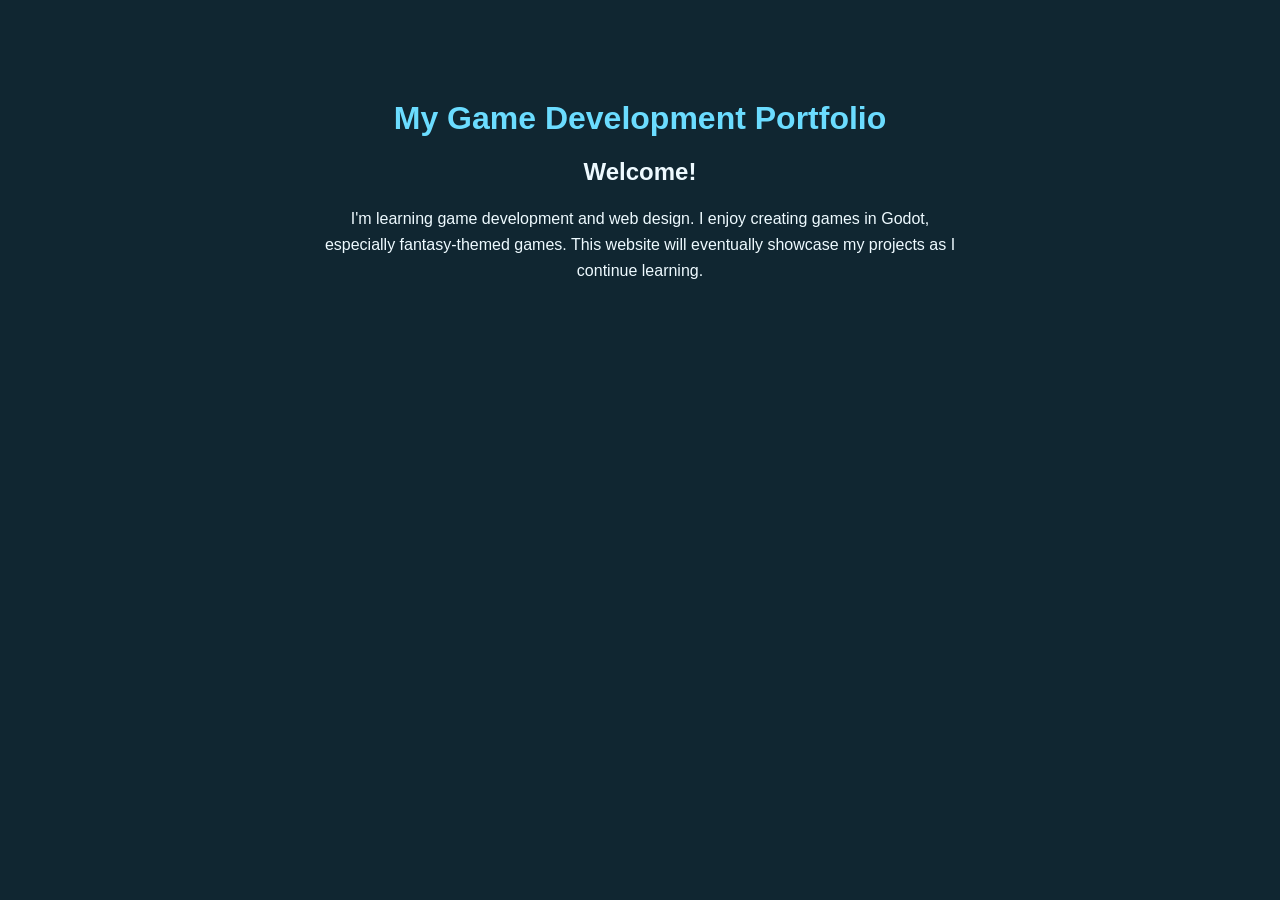
==== index.html @ 1fdf397c "Rename basic-game-portfolio/index.html to index.html" ====
<!DOCTYPE html>
<html lang="en">
<head>
  <meta charset="UTF-8">
  <meta name="viewport" content="width=device-width, initial-scale=1.0">
  <title>My Game Development Portfolio</title>
  <style>
    body {
      background-color: #102631;
      color: #eefaff;
      font-family: Arial, sans-serif;
      margin: 0;
      padding: 40px 20px;
      text-align: center;
    }
    h1 { color: #6bdcff; }
    main { max-width: 650px; margin: 60px auto; }
    p { line-height: 1.6; }
  </style>
</head>
<body>
  <main>
    <h1>My Game Development Portfolio</h1>
    <h2>Welcome!</h2>
    <p>I'm learning game development and web design. I enjoy creating games in Godot, especially fantasy-themed games. This website will eventually showcase my projects as I continue learning.</p>
  </main>
</body>
</html>
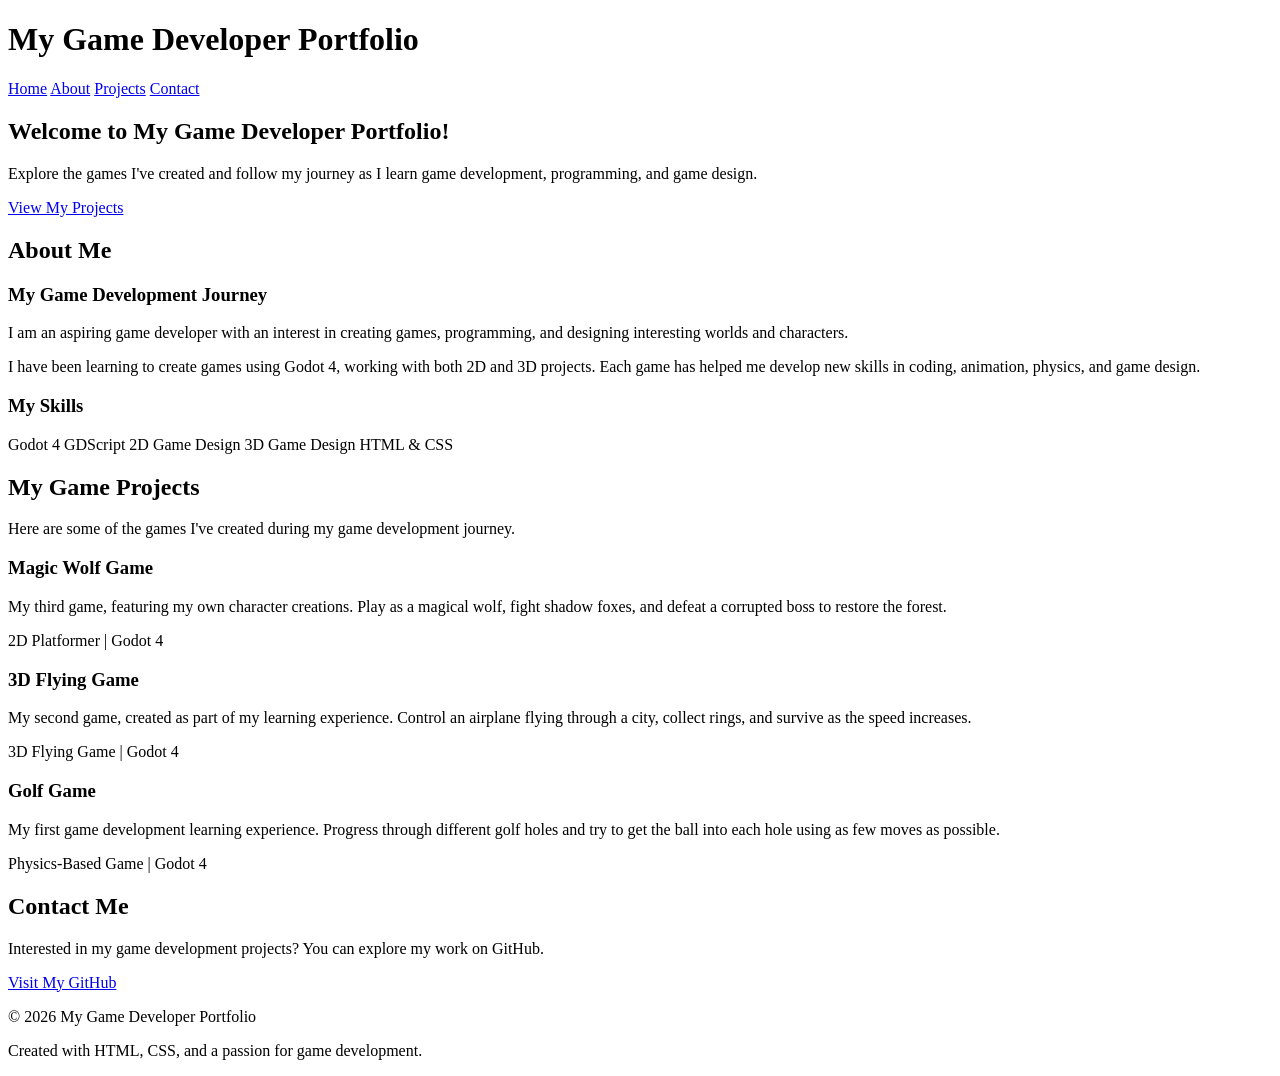
==== commit 9c3eff19: "Add files via upload" ====
--- a/index.html
+++ b/index.html
@@ -1,28 +1,150 @@
-<!DOCTYPE html>
-<html lang="en">
-<head>
-  <meta charset="UTF-8">
-  <meta name="viewport" content="width=device-width, initial-scale=1.0">
-  <title>My Game Development Portfolio</title>
-  <style>
-    body {
-      background-color: #102631;
-      color: #eefaff;
-      font-family: Arial, sans-serif;
-      margin: 0;
-      padding: 40px 20px;
-      text-align: center;
-    }
-    h1 { color: #6bdcff; }
-    main { max-width: 650px; margin: 60px auto; }
-    p { line-height: 1.6; }
-  </style>
-</head>
-<body>
-  <main>
-    <h1>My Game Development Portfolio</h1>
-    <h2>Welcome!</h2>
-    <p>I'm learning game development and web design. I enjoy creating games in Godot, especially fantasy-themed games. This website will eventually showcase my projects as I continue learning.</p>
-  </main>
-</body>
-</html>
+
+<!DOCTYPE html>
+<html lang="en">
+<head>
+    <meta charset="UTF-8">
+    <meta name="viewport" content="width=device-width, initial-scale=1.0">
+    <meta name="description" content="My Game Developer Portfolio featuring games made with Godot 4.">
+    <title>My Game Developer Portfolio</title>
+    <link rel="stylesheet" href="style.css">
+</head>
+<body>
+
+    <header>
+        <h1>My Game Developer Portfolio</h1>
+
+        <nav aria-label="Main navigation">
+            <a href="#home">Home</a>
+            <a href="#about">About</a>
+            <a href="#projects">Projects</a>
+            <a href="#contact">Contact</a>
+        </nav>
+    </header>
+
+    <main>
+        <section id="home" class="hero">
+            <h2>Welcome to My Game Developer Portfolio!</h2>
+            <p>
+                Explore the games I've created and follow my
+                journey as I learn game development, programming,
+                and game design.
+            </p>
+            <a href="#projects" class="button">View My Projects</a>
+        </section>
+
+        <section id="about" class="about-section">
+            <div class="about-title">
+                <h2>About Me</h2>
+            </div>
+
+            <div class="about-text">
+                <h3>My Game Development Journey</h3>
+                <p>
+                    I am an aspiring game developer with an interest
+                    in creating games, programming, and designing
+                    interesting worlds and characters.
+                </p>
+                <p>
+                    I have been learning to create games using
+                    Godot 4, working with both 2D and 3D projects.
+                    Each game has helped me develop new skills
+                    in coding, animation, physics, and game design.
+                </p>
+
+                <h3>My Skills</h3>
+                <div class="skills">
+                    <span>Godot 4</span>
+                    <span>GDScript</span>
+                    <span>2D Game Design</span>
+                    <span>3D Game Design</span>
+                    <span>HTML &amp; CSS</span>
+                </div>
+            </div>
+        </section>
+
+        <section id="projects" class="projects-section">
+            <h2>My Game Projects</h2>
+            <p class="section-intro">
+                Here are some of the games I've created
+                during my game development journey.
+            </p>
+
+            <div class="project-container">
+
+                <article class="project-card">
+                    <div class="project-image">
+                        <h3>Magic Wolf Game</h3>
+                    </div>
+
+                    <p>
+                        My third game, featuring my own
+                        character creations. Play as a magical
+                        wolf, fight shadow foxes, and defeat
+                        a corrupted boss to restore the forest.
+                    </p>
+
+                    <p class="project-type">
+                        2D Platformer | Godot 4
+                    </p>
+                </article>
+
+                <article class="project-card">
+                    <div class="project-image">
+                        <h3>3D Flying Game</h3>
+                    </div>
+
+                    <p>
+                        My second game, created as part of my
+                        learning experience. Control an airplane
+                        flying through a city, collect rings,
+                        and survive as the speed increases.
+                    </p>
+
+                    <p class="project-type">
+                        3D Flying Game | Godot 4
+                    </p>
+                </article>
+
+                <article class="project-card">
+                    <div class="project-image">
+                        <h3>Golf Game</h3>
+                    </div>
+
+                    <p>
+                        My first game development learning
+                        experience. Progress through different
+                        golf holes and try to get the ball
+                        into each hole using as few
+                        moves as possible.
+                    </p>
+
+                    <p class="project-type">
+                        Physics-Based Game | Godot 4
+                    </p>
+                </article>
+
+            </div>
+        </section>
+
+        <section id="contact" class="contact-section">
+            <h2>Contact Me</h2>
+
+            <p>
+                Interested in my game development projects?
+                You can explore my work on GitHub.
+            </p>
+
+            <a href="#" class="button">Visit My GitHub</a>
+        </section>
+    </main>
+
+    <footer>
+        <p>&copy; 2026 My Game Developer Portfolio</p>
+        <p>
+            Created with HTML, CSS, and a passion
+            for game development.
+        </p>
+    </footer>
+
+</body>
+</html>
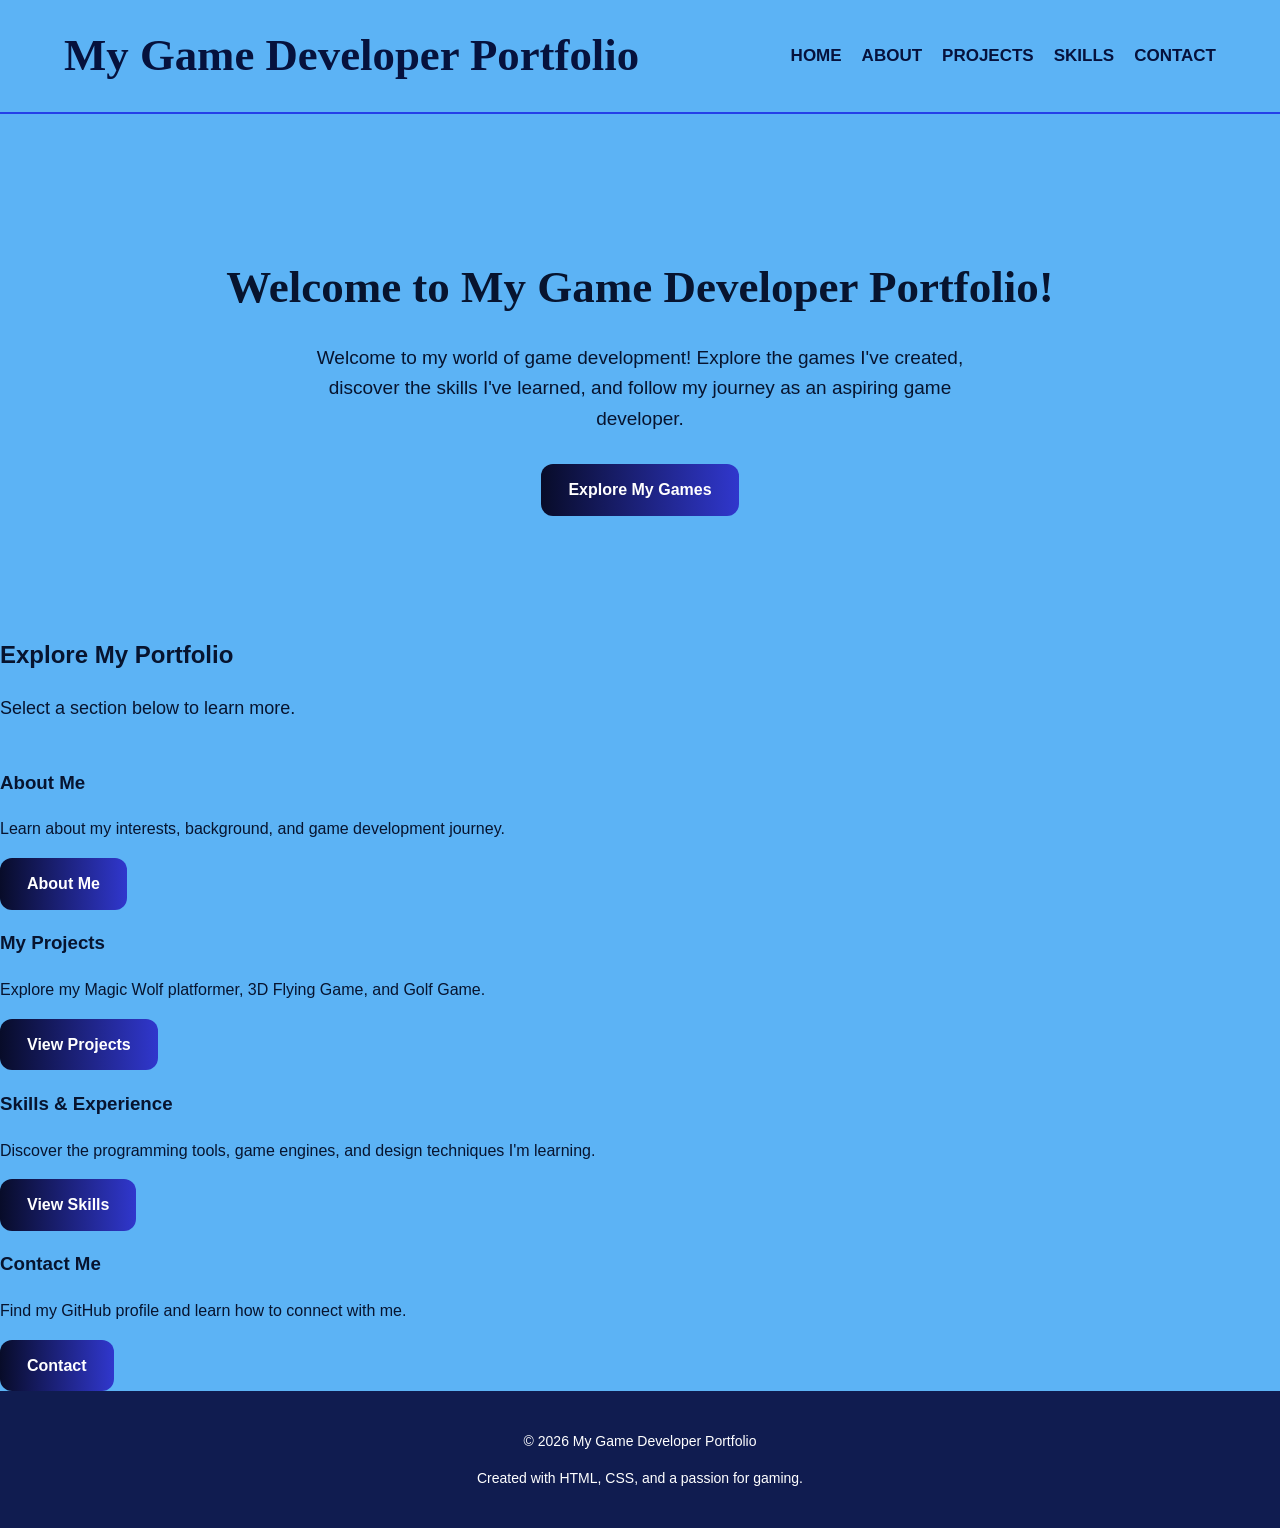
==== commit ef19e436: "Revise index.html for improved portfolio layout Updated the structure and content of the portfolio w" ====
--- a/index.html
+++ b/index.html
@@ -4,147 +4,95 @@
 <head>
     <meta charset="UTF-8">
     <meta name="viewport" content="width=device-width, initial-scale=1.0">
-    <meta name="description" content="My Game Developer Portfolio featuring games made with Godot 4.">
-    <title>My Game Developer Portfolio</title>
+    <title>Home | My Game Developer Portfolio</title>
     <link rel="stylesheet" href="style.css">
 </head>
 <body>
 
-    <header>
-        <h1>My Game Developer Portfolio</h1>
+<header>
+    <h1>My Game Developer Portfolio</h1>
+    <nav aria-label="Main navigation">
+        <a href="index.html" aria-current="page">Home</a>
+        <a href="about.html">About</a>
+        <a href="projects.html">Projects</a>
+        <a href="skills.html">Skills</a>
+        <a href="contact.html">Contact</a>
+    </nav>
+</header>
 
-        <nav aria-label="Main navigation">
-            <a href="#home">Home</a>
-            <a href="#about">About</a>
-            <a href="#projects">Projects</a>
-            <a href="#contact">Contact</a>
-        </nav>
-    </header>
+<main>
+    <section class="hero">
+        <h2>Welcome to My Game Developer Portfolio!</h2>
+        <p>
+            Welcome to my world of game development!
+            Explore the games I've created, discover the skills
+            I've learned, and follow my journey as an aspiring
+            game developer.
+        </p>
+        <a href="projects.html" class="button">
+            Explore My Games
+        </a>
+    </section>
 
-    <main>
-        <section id="home" class="hero">
-            <h2>Welcome to My Game Developer Portfolio!</h2>
-            <p>
-                Explore the games I've created and follow my
-                journey as I learn game development, programming,
-                and game design.
-            </p>
-            <a href="#projects" class="button">View My Projects</a>
-        </section>
+    <section class="page-content">
+        <h2>Explore My Portfolio</h2>
+        <p class="section-intro">
+            Select a section below to learn more.
+        </p>
 
-        <section id="about" class="about-section">
-            <div class="about-title">
-                <h2>About Me</h2>
-            </div>
+        <div class="home-grid">
+            <article class="home-card">
+                <h3>About Me</h3>
+                <p>
+                    Learn about my interests, background,
+                    and game development journey.
+                </p>
+                <a href="about.html" class="button">
+                    About Me
+                </a>
+            </article>
 
-            <div class="about-text">
-                <h3>My Game Development Journey</h3>
+            <article class="home-card">
+                <h3>My Projects</h3>
                 <p>
-                    I am an aspiring game developer with an interest
-                    in creating games, programming, and designing
-                    interesting worlds and characters.
+                    Explore my Magic Wolf platformer,
+                    3D Flying Game, and Golf Game.
                 </p>
+                <a href="projects.html" class="button">
+                    View Projects
+                </a>
+            </article>
+
+            <article class="home-card">
+                <h3>Skills & Experience</h3>
                 <p>
-                    I have been learning to create games using
-                    Godot 4, working with both 2D and 3D projects.
-                    Each game has helped me develop new skills
-                    in coding, animation, physics, and game design.
+                    Discover the programming tools,
+                    game engines, and design techniques
+                    I'm learning.
                 </p>
+                <a href="skills.html" class="button">
+                    View Skills
+                </a>
+            </article>
 
-                <h3>My Skills</h3>
-                <div class="skills">
-                    <span>Godot 4</span>
-                    <span>GDScript</span>
-                    <span>2D Game Design</span>
-                    <span>3D Game Design</span>
-                    <span>HTML &amp; CSS</span>
-                </div>
-            </div>
-        </section>
+            <article class="home-card">
+                <h3>Contact Me</h3>
+                <p>
+                    Find my GitHub profile and learn
+                    how to connect with me.
+                </p>
+                <a href="contact.html" class="button">
+                    Contact
+                </a>
+            </article>
+        </div>
+    </section>
+</main>
 
-        <section id="projects" class="projects-section">
-            <h2>My Game Projects</h2>
-            <p class="section-intro">
-                Here are some of the games I've created
-                during my game development journey.
-            </p>
-
-            <div class="project-container">
-
-                <article class="project-card">
-                    <div class="project-image">
-                        <h3>Magic Wolf Game</h3>
-                    </div>
-
-                    <p>
-                        My third game, featuring my own
-                        character creations. Play as a magical
-                        wolf, fight shadow foxes, and defeat
-                        a corrupted boss to restore the forest.
-                    </p>
-
-                    <p class="project-type">
-                        2D Platformer | Godot 4
-                    </p>
-                </article>
-
-                <article class="project-card">
-                    <div class="project-image">
-                        <h3>3D Flying Game</h3>
-                    </div>
-
-                    <p>
-                        My second game, created as part of my
-                        learning experience. Control an airplane
-                        flying through a city, collect rings,
-                        and survive as the speed increases.
-                    </p>
-
-                    <p class="project-type">
-                        3D Flying Game | Godot 4
-                    </p>
-                </article>
-
-                <article class="project-card">
-                    <div class="project-image">
-                        <h3>Golf Game</h3>
-                    </div>
-
-                    <p>
-                        My first game development learning
-                        experience. Progress through different
-                        golf holes and try to get the ball
-                        into each hole using as few
-                        moves as possible.
-                    </p>
-
-                    <p class="project-type">
-                        Physics-Based Game | Godot 4
-                    </p>
-                </article>
-
-            </div>
-        </section>
-
-        <section id="contact" class="contact-section">
-            <h2>Contact Me</h2>
-
-            <p>
-                Interested in my game development projects?
-                You can explore my work on GitHub.
-            </p>
-
-            <a href="#" class="button">Visit My GitHub</a>
-        </section>
-    </main>
-
-    <footer>
-        <p>&copy; 2026 My Game Developer Portfolio</p>
-        <p>
-            Created with HTML, CSS, and a passion
-            for game development.
-        </p>
-    </footer>
+<footer>
+    <p>&copy; 2026 My Game Developer Portfolio</p>
+    <p>Created with HTML, CSS, and a passion for gaming.</p>
+</footer>
 
 </body>
 </html>
--- a/style.css
+++ b/style.css
@@ -0,0 +1,305 @@
+
+* {
+    box-sizing: border-box;
+}
+
+html {
+    scroll-behavior: smooth;
+}
+
+body {
+    margin: 0;
+    font-family: Arial, Helvetica, sans-serif;
+    background-color: #5cb3f5;
+    color: #07142f;
+    line-height: 1.6;
+}
+
+/* Header and Navigation */
+
+header {
+    display: flex;
+    justify-content: space-between;
+    align-items: center;
+    gap: 25px;
+    padding: 20px 5%;
+    background-color: #5cb3f5;
+    border-bottom: 2px solid #2440e8;
+}
+
+header h1 {
+    font-family: Georgia, "Times New Roman", serif;
+    font-size: clamp(28px, 3.5vw, 52px);
+    font-weight: bold;
+    color: #06123d;
+    margin: 0;
+}
+
+nav {
+    display: flex;
+    flex-wrap: wrap;
+    gap: 20px;
+}
+
+nav a {
+    color: #06123d;
+    text-decoration: none;
+    text-transform: uppercase;
+    font-weight: bold;
+    font-size: 17px;
+}
+
+nav a:hover,
+nav a:focus-visible {
+    color: #ffffff;
+    text-decoration: underline;
+}
+
+/* Home Section */
+
+.hero {
+    text-align: center;
+    padding: 100px 20px;
+    min-height: 360px;
+}
+
+.hero h2 {
+    font-family: Georgia, serif;
+    font-size: clamp(28px, 4vw, 45px);
+    margin-bottom: 20px;
+}
+
+.hero p {
+    max-width: 700px;
+    margin: 0 auto 30px;
+    font-size: 19px;
+}
+
+.button {
+    display: inline-block;
+    background: linear-gradient(90deg, #080c29, #3037cd);
+    color: white;
+    padding: 13px 27px;
+    border-radius: 12px;
+    text-decoration: none;
+    font-weight: bold;
+}
+
+.button:hover,
+.button:focus-visible {
+    background: #1735ff;
+    outline: 2px solid #06123d;
+    outline-offset: 3px;
+}
+
+/* About Me Section */
+
+.about-section {
+    display: flex;
+    align-items: center;
+    justify-content: center;
+    gap: 70px;
+    padding: 65px 8%;
+}
+
+.about-title {
+    display: flex;
+    align-items: center;
+    justify-content: center;
+    flex-shrink: 0;
+    width: 200px;
+    height: 190px;
+    padding: 20px;
+    background-color: #2540f5;
+    border-radius: 45px;
+    color: white;
+    text-align: center;
+}
+
+.about-title h2 {
+    font-family: Georgia, serif;
+    font-size: 26px;
+}
+
+.about-text {
+    max-width: 800px;
+    font-size: 18px;
+}
+
+.about-text h3 {
+    margin-bottom: 5px;
+}
+
+.skills {
+    display: flex;
+    flex-wrap: wrap;
+    gap: 10px;
+    margin-top: 15px;
+}
+
+.skills span {
+    background: #2436c9;
+    color: white;
+    border-radius: 10px;
+    padding: 8px 15px;
+    font-size: 14px;
+}
+
+/* Projects Section */
+
+.projects-section {
+    padding: 80px 6%;
+    text-align: center;
+}
+
+.projects-section h2 {
+    font-family: Georgia, serif;
+    font-size: 38px;
+}
+
+.section-intro {
+    font-size: 18px;
+    margin-bottom: 45px;
+}
+
+.project-container {
+    display: grid;
+    grid-template-columns: repeat(3, minmax(0, 1fr));
+    gap: 35px;
+    max-width: 1400px;
+    margin: auto;
+}
+
+.project-card {
+    padding: 15px;
+    text-align: center;
+}
+
+.project-image {
+    display: flex;
+    justify-content: center;
+    align-items: center;
+    min-height: 160px;
+    padding: 15px;
+    background: linear-gradient(110deg, #040511, #3136c8);
+    color: white;
+}
+
+.project-image h3 {
+    font-family: Georgia, serif;
+    font-size: 23px;
+}
+
+.project-card p {
+    font-size: 17px;
+}
+
+.project-type {
+    font-weight: bold;
+    color: #142c83;
+}
+
+/* Contact Section */
+
+.contact-section {
+    padding: 75px 20px 100px;
+    text-align: center;
+}
+
+.contact-section h2 {
+    font-family: Georgia, serif;
+    font-size: 36px;
+}
+
+.contact-section p {
+    max-width: 600px;
+    margin: 0 auto 25px;
+    font-size: 18px;
+}
+
+/* Footer */
+
+footer {
+    background-color: #101c50;
+    color: white;
+    text-align: center;
+    padding: 25px 15px;
+    font-size: 14px;
+}
+
+/* Tablet Responsive Layout */
+
+@media (max-width: 1000px) {
+    header {
+        flex-direction: column;
+        text-align: center;
+    }
+
+    nav {
+        justify-content: center;
+    }
+
+    .project-container {
+        grid-template-columns: repeat(2, minmax(0, 1fr));
+    }
+}
+
+/* Mobile Responsive Layout */
+
+@media (max-width: 650px) {
+    header {
+        padding: 20px;
+    }
+
+    nav {
+        gap: 12px;
+        justify-content: center;
+    }
+
+    nav a {
+        font-size: 14px;
+    }
+
+    .hero {
+        padding: 65px 20px;
+        min-height: auto;
+    }
+
+    .about-section {
+        flex-direction: column;
+        gap: 25px;
+        padding: 45px 20px;
+    }
+
+    .about-title {
+        width: 180px;
+        height: 130px;
+    }
+
+    .about-text {
+        font-size: 16px;
+    }
+
+    .projects-section {
+        padding: 50px 20px;
+    }
+
+    .project-container {
+        grid-template-columns: 1fr;
+        gap: 25px;
+    }
+
+    .project-card {
+        padding: 10px;
+    }
+
+    .contact-section {
+        padding: 50px 20px;
+    }
+}
+
+@media (prefers-reduced-motion: reduce) {
+    html {
+        scroll-behavior: auto;
+    }
+}
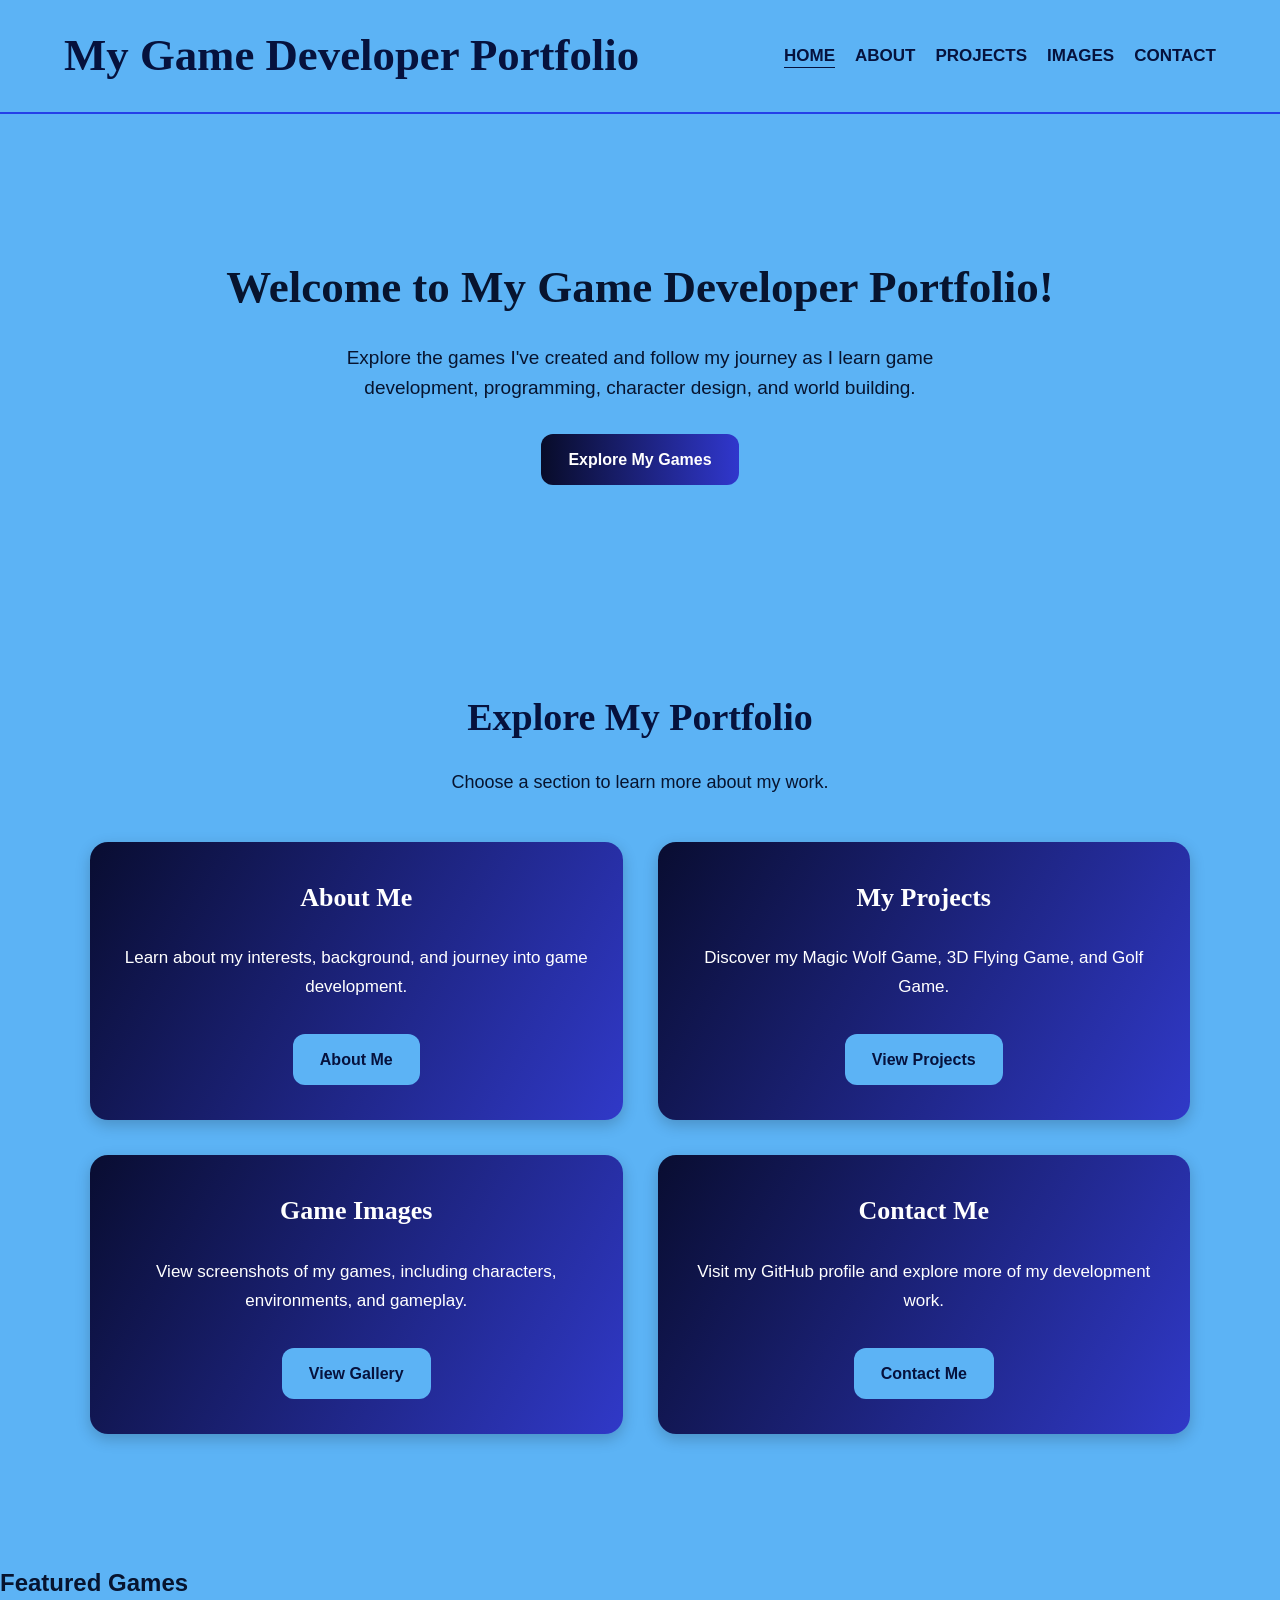
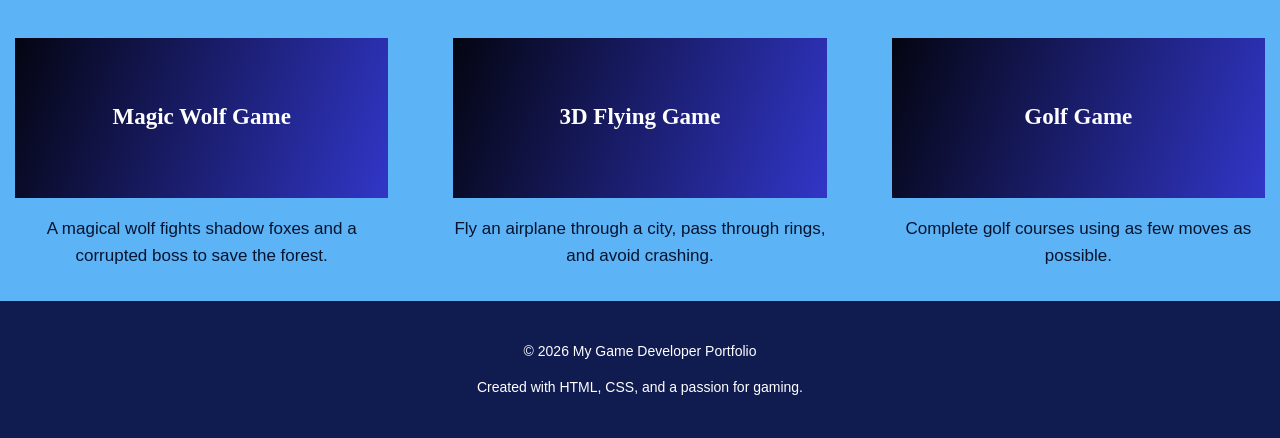
==== commit 248158d7: "Revise index.html for improved structure and content Updated the HTML structure and content of the p" ====
--- a/index.html
+++ b/index.html
@@ -4,31 +4,35 @@
 <head>
     <meta charset="UTF-8">
     <meta name="viewport" content="width=device-width, initial-scale=1.0">
+    <meta name="description" content="My Game Developer Portfolio featuring original games and development projects.">
     <title>Home | My Game Developer Portfolio</title>
     <link rel="stylesheet" href="style.css">
 </head>
 <body>
 
-<header>
+<header class="site-header">
     <h1>My Game Developer Portfolio</h1>
+
     <nav aria-label="Main navigation">
         <a href="index.html" aria-current="page">Home</a>
         <a href="about.html">About</a>
         <a href="projects.html">Projects</a>
-        <a href="skills.html">Skills</a>
+        <a href="images.html">Images</a>
         <a href="contact.html">Contact</a>
     </nav>
 </header>
 
 <main>
+
     <section class="hero">
         <h2>Welcome to My Game Developer Portfolio!</h2>
+
         <p>
-            Welcome to my world of game development!
-            Explore the games I've created, discover the skills
-            I've learned, and follow my journey as an aspiring
-            game developer.
+            Explore the games I've created and follow my journey
+            as I learn game development, programming, character
+            design, and world building.
         </p>
+
         <a href="projects.html" class="button">
             Explore My Games
         </a>
@@ -36,17 +40,21 @@
 
     <section class="page-content">
         <h2>Explore My Portfolio</h2>
+
         <p class="section-intro">
-            Select a section below to learn more.
+            Choose a section to learn more about my work.
         </p>
 
         <div class="home-grid">
+
             <article class="home-card">
                 <h3>About Me</h3>
+
                 <p>
                     Learn about my interests, background,
-                    and game development journey.
+                    and journey into game development.
                 </p>
+
                 <a href="about.html" class="button">
                     About Me
                 </a>
@@ -54,39 +62,85 @@
 
             <article class="home-card">
                 <h3>My Projects</h3>
+
                 <p>
-                    Explore my Magic Wolf platformer,
+                    Discover my Magic Wolf Game,
                     3D Flying Game, and Golf Game.
                 </p>
+
                 <a href="projects.html" class="button">
                     View Projects
                 </a>
             </article>
 
             <article class="home-card">
-                <h3>Skills & Experience</h3>
+                <h3>Game Images</h3>
+
                 <p>
-                    Discover the programming tools,
-                    game engines, and design techniques
-                    I'm learning.
+                    View screenshots of my games,
+                    including characters, environments,
+                    and gameplay.
                 </p>
-                <a href="skills.html" class="button">
-                    View Skills
+
+                <a href="images.html" class="button">
+                    View Gallery
                 </a>
             </article>
 
             <article class="home-card">
                 <h3>Contact Me</h3>
+
                 <p>
-                    Find my GitHub profile and learn
-                    how to connect with me.
+                    Visit my GitHub profile and
+                    explore more of my development work.
                 </p>
+
                 <a href="contact.html" class="button">
-                    Contact
+                    Contact Me
                 </a>
             </article>
+
         </div>
     </section>
+
+    <section class="featured-section">
+        <h2>Featured Games</h2>
+
+        <div class="project-container">
+
+            <article class="project-card">
+                <div class="project-image">
+                    <h3>Magic Wolf Game</h3>
+                </div>
+                <p>
+                    A magical wolf fights shadow foxes
+                    and a corrupted boss to save the forest.
+                </p>
+            </article>
+
+            <article class="project-card">
+                <div class="project-image">
+                    <h3>3D Flying Game</h3>
+                </div>
+                <p>
+                    Fly an airplane through a city,
+                    pass through rings, and avoid crashing.
+                </p>
+            </article>
+
+            <article class="project-card">
+                <div class="project-image">
+                    <h3>Golf Game</h3>
+                </div>
+                <p>
+                    Complete golf courses using
+                    as few moves as possible.
+                </p>
+            </article>
+
+        </div>
+    </section>
+
 </main>
 
 <footer>
--- a/style.css
+++ b/style.css
@@ -303,3 +303,146 @@
         scroll-behavior: auto;
     }
 }
+/* Shared Page Styling */
+
+.page-content {
+    padding: 70px 6%;
+    text-align: center;
+    min-height: 65vh;
+}
+
+.page-content > h2 {
+    font-family: Georgia, serif;
+    font-size: 38px;
+    color: #06123d;
+    margin-bottom: 20px;
+}
+
+/* Home Navigation Cards */
+
+.home-grid {
+    display: grid;
+    grid-template-columns: repeat(2, minmax(0, 1fr));
+    gap: 35px;
+    max-width: 1100px;
+    margin: 40px auto;
+}
+
+.home-card {
+    background: linear-gradient(120deg, #090d31, #3039c8);
+    color: white;
+    padding: 35px 25px;
+    border-radius: 18px;
+    text-align: center;
+    box-shadow: 0 5px 15px rgba(0, 0, 0, 0.2);
+}
+
+.home-card h3 {
+    font-family: Georgia, serif;
+    font-size: 26px;
+    margin-top: 0;
+}
+
+.home-card p {
+    font-size: 17px;
+    line-height: 1.7;
+}
+
+.home-card .button {
+    margin-top: 15px;
+    background: #5cb3f5;
+    color: #06123d;
+}
+
+.home-card .button:hover,
+.home-card .button:focus-visible {
+    background: white;
+}
+
+/* About Page */
+
+.page-content .about-section {
+    text-align: left;
+}
+
+/* Skills Page */
+
+.learning-section {
+    max-width: 850px;
+    margin: 60px auto 20px;
+    text-align: center;
+}
+
+.learning-section h2 {
+    font-family: Georgia, serif;
+    font-size: 30px;
+}
+
+.learning-section p {
+    font-size: 18px;
+}
+
+/* Contact Page */
+
+.contact-card {
+    max-width: 550px;
+    margin: 40px auto;
+    padding: 35px;
+    background: linear-gradient(120deg, #090d31, #3039c8);
+    color: white;
+    border-radius: 20px;
+}
+
+.contact-card h3 {
+    font-family: Georgia, serif;
+    font-size: 27px;
+}
+
+.contact-card p {
+    font-size: 17px;
+    margin-bottom: 25px;
+}
+
+/* Current Page Navigation */
+
+nav a[aria-current="page"] {
+    text-decoration: underline;
+    text-underline-offset: 6px;
+}
+
+/* Tablet Layout */
+
+@media (max-width: 900px) {
+    .home-grid {
+        gap: 20px;
+    }
+
+    .home-card {
+        padding: 25px 18px;
+    }
+}
+
+/* Mobile Layout */
+
+@media (max-width: 650px) {
+    .page-content {
+        padding: 40px 20px;
+    }
+
+    .home-grid {
+        grid-template-columns: 1fr;
+        gap: 20px;
+    }
+
+    .home-card h3 {
+        font-size: 23px;
+    }
+
+    .contact-card {
+        padding: 25px 18px;
+    }
+
+    .learning-section {
+        margin-top: 40px;
+    }
+}
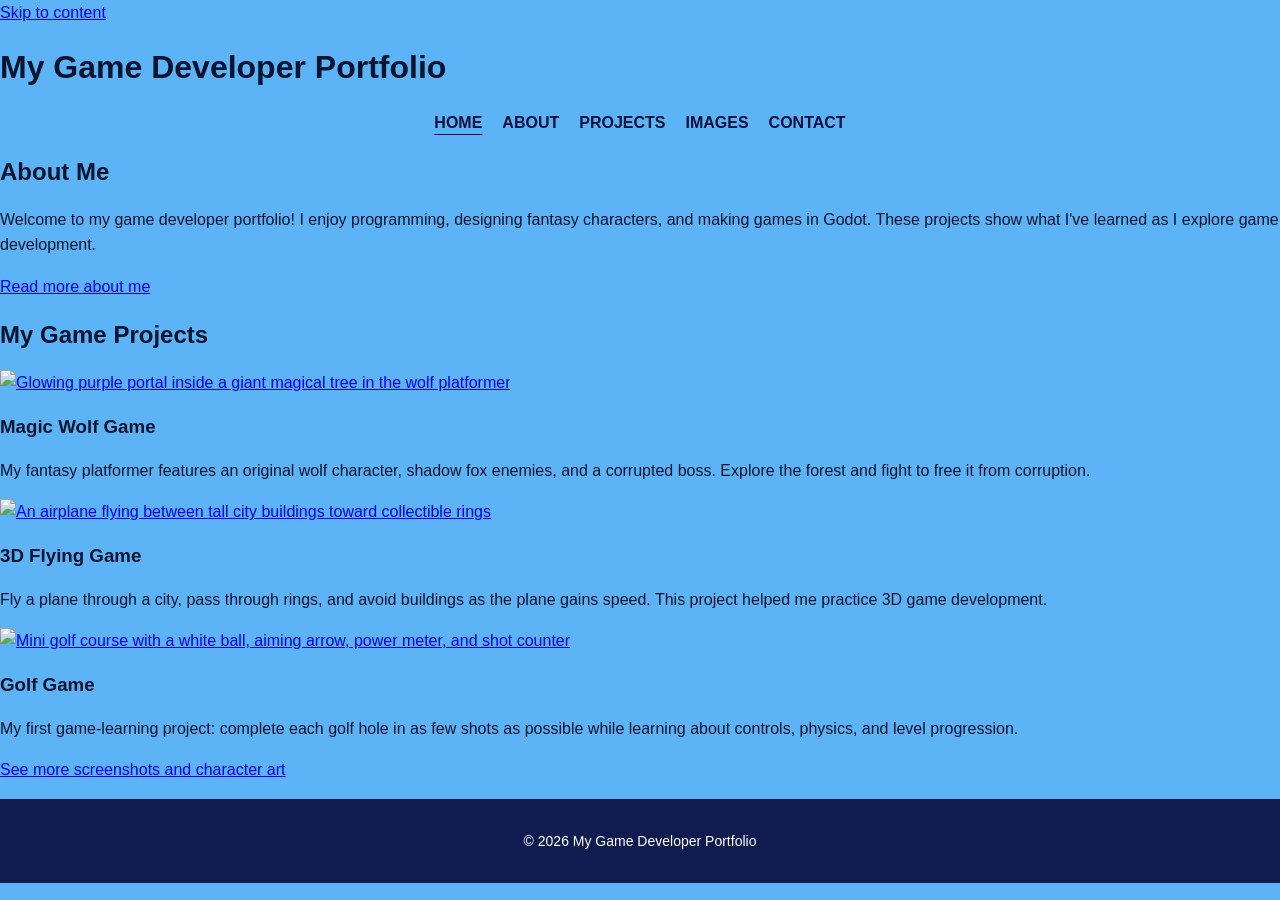
==== commit 4bca338a: "Revise portfolio content and structure Updated the portfolio description and added new sections for " ====
--- a/index.html
+++ b/index.html
@@ -1,152 +1,147 @@
-
 <!DOCTYPE html>
 <html lang="en">
 <head>
-    <meta charset="UTF-8">
-    <meta name="viewport" content="width=device-width, initial-scale=1.0">
-    <meta name="description" content="My Game Developer Portfolio featuring original games and development projects.">
-    <title>Home | My Game Developer Portfolio</title>
-    <link rel="stylesheet" href="style.css">
+  <meta charset="UTF-8">
+  <meta name="viewport" content="width=device-width, initial-scale=1.0">
+  <meta name="description" content="A student game developer's portfolio featuring a magical wolf platformer, 3D flying game, and mini golf game.">
+
+  <title>Home | My Game Developer Portfolio</title>
+
+  <link rel="stylesheet" href="style.css">
+  <link rel="stylesheet" href="portfolio-updates.css">
 </head>
-<body>
 
-<header class="site-header">
+<body class="portfolio-update">
+
+  <a class="skip-link" href="#main-content">
+    Skip to content
+  </a>
+
+  <header class="portfolio-header">
     <h1>My Game Developer Portfolio</h1>
 
     <nav aria-label="Main navigation">
-        <a href="index.html" aria-current="page">Home</a>
-        <a href="about.html">About</a>
-        <a href="projects.html">Projects</a>
-        <a href="images.html">Images</a>
-        <a href="contact.html">Contact</a>
+      <a href="index.html" aria-current="page">Home</a>
+      <a href="about.html">About</a>
+      <a href="projects.html">Projects</a>
+      <a href="images.html">Images</a>
+      <a href="contact.html">Contact</a>
     </nav>
-</header>
+  </header>
 
-<main>
+  <main id="main-content" class="portfolio-main">
 
-    <section class="hero">
-        <h2>Welcome to My Game Developer Portfolio!</h2>
+    <!-- ABOUT ME SECTION -->
+    <section class="about-preview" aria-labelledby="about-heading">
 
+      <h2 id="about-heading" class="about-tile">
+        About Me
+      </h2>
+
+      <div>
         <p>
-            Explore the games I've created and follow my journey
-            as I learn game development, programming, character
-            design, and world building.
+          Welcome to my game developer portfolio!
+          I enjoy programming, designing fantasy
+          characters, and making games in Godot.
+          These projects show what I've learned
+          as I explore game development.
         </p>
 
-        <a href="projects.html" class="button">
-            Explore My Games
+        <a class="text-link" href="about.html">
+          Read more about me
         </a>
+      </div>
+
     </section>
 
-    <section class="page-content">
-        <h2>Explore My Portfolio</h2>
+    <!-- GAME PROJECTS -->
+    <section class="featured" aria-labelledby="games-heading">
 
-        <p class="section-intro">
-            Choose a section to learn more about my work.
-        </p>
+      <h2 id="games-heading">My Game Projects</h2>
 
-        <div class="home-grid">
+      <div class="game-grid">
 
-            <article class="home-card">
-                <h3>About Me</h3>
+        <!-- MAGIC WOLF GAME -->
+        <article class="game-card">
 
-                <p>
-                    Learn about my interests, background,
-                    and journey into game development.
-                </p>
+          <a href="projects.html">
+            <img
+              src="images/wolf-portal.png"
+              alt="Glowing purple portal inside a giant magical tree in the wolf platformer"
+              width="544"
+              height="312">
+          </a>
 
-                <a href="about.html" class="button">
-                    About Me
-                </a>
-            </article>
+          <h3>Magic Wolf Game</h3>
 
-            <article class="home-card">
-                <h3>My Projects</h3>
+          <p>
+            My fantasy platformer features an original
+            wolf character, shadow fox enemies, and a
+            corrupted boss. Explore the forest and fight
+            to free it from corruption.
+          </p>
 
-                <p>
-                    Discover my Magic Wolf Game,
-                    3D Flying Game, and Golf Game.
-                </p>
+        </article>
 
-                <a href="projects.html" class="button">
-                    View Projects
-                </a>
-            </article>
+        <!-- 3D FLYING GAME -->
+        <article class="game-card">
 
-            <article class="home-card">
-                <h3>Game Images</h3>
+          <a href="projects.html">
+            <img
+              src="images/flying-game.png"
+              alt="An airplane flying between tall city buildings toward collectible rings"
+              width="1151"
+              height="640">
+          </a>
 
-                <p>
-                    View screenshots of my games,
-                    including characters, environments,
-                    and gameplay.
-                </p>
+          <h3>3D Flying Game</h3>
 
-                <a href="images.html" class="button">
-                    View Gallery
-                </a>
-            </article>
+          <p>
+            Fly a plane through a city, pass through
+            rings, and avoid buildings as the plane
+            gains speed. This project helped me practice
+            3D game development.
+          </p>
 
-            <article class="home-card">
-                <h3>Contact Me</h3>
+        </article>
 
-                <p>
-                    Visit my GitHub profile and
-                    explore more of my development work.
-                </p>
+        <!-- MINI GOLF GAME -->
+        <article class="game-card">
 
-                <a href="contact.html" class="button">
-                    Contact Me
-                </a>
-            </article>
+          <a href="projects.html">
+            <img
+              src="images/golf-game.png"
+              alt="Mini golf course with a white ball, aiming arrow, power meter, and shot counter"
+              width="1145"
+              height="669">
+          </a>
 
-        </div>
+          <h3>Golf Game</h3>
+
+          <p>
+            My first game-learning project: complete
+            each golf hole in as few shots as possible
+            while learning about controls, physics,
+            and level progression.
+          </p>
+
+        </article>
+
+      </div>
+
+      <p class="gallery-link">
+        <a class="text-link" href="images.html">
+          See more screenshots and character art
+        </a>
+      </p>
+
     </section>
 
-    <section class="featured-section">
-        <h2>Featured Games</h2>
+  </main>
 
-        <div class="project-container">
-
-            <article class="project-card">
-                <div class="project-image">
-                    <h3>Magic Wolf Game</h3>
-                </div>
-                <p>
-                    A magical wolf fights shadow foxes
-                    and a corrupted boss to save the forest.
-                </p>
-            </article>
-
-            <article class="project-card">
-                <div class="project-image">
-                    <h3>3D Flying Game</h3>
-                </div>
-                <p>
-                    Fly an airplane through a city,
-                    pass through rings, and avoid crashing.
-                </p>
-            </article>
-
-            <article class="project-card">
-                <div class="project-image">
-                    <h3>Golf Game</h3>
-                </div>
-                <p>
-                    Complete golf courses using
-                    as few moves as possible.
-                </p>
-            </article>
-
-        </div>
-    </section>
-
-</main>
-
-<footer>
+  <footer class="portfolio-footer">
     <p>&copy; 2026 My Game Developer Portfolio</p>
-    <p>Created with HTML, CSS, and a passion for gaming.</p>
-</footer>
+  </footer>
 
 </body>
 </html>
--- a/style.css
+++ b/style.css
@@ -1,3 +1,7 @@
+
+/* ========================================
+   GENERAL WEBSITE STYLING
+======================================== */
 
 * {
     box-sizing: border-box;
@@ -15,9 +19,24 @@
     line-height: 1.6;
 }
 
-/* Header and Navigation */
-
-header {
+main {
+    min-height: 65vh;
+}
+
+h1, h2, h3 {
+    line-height: 1.3;
+}
+
+a:focus-visible {
+    outline: 3px solid #06123d;
+    outline-offset: 4px;
+}
+
+/* ========================================
+   HEADER AND NAVIGATION
+======================================== */
+
+.site-header {
     display: flex;
     justify-content: space-between;
     align-items: center;
@@ -27,7 +46,7 @@
     border-bottom: 2px solid #2440e8;
 }
 
-header h1 {
+.site-header h1 {
     font-family: Georgia, "Times New Roman", serif;
     font-size: clamp(28px, 3.5vw, 52px);
     font-weight: bold;
@@ -38,6 +57,7 @@
 nav {
     display: flex;
     flex-wrap: wrap;
+    justify-content: center;
     gap: 20px;
 }
 
@@ -46,21 +66,26 @@
     text-decoration: none;
     text-transform: uppercase;
     font-weight: bold;
-    font-size: 17px;
-}
-
-nav a:hover,
-nav a:focus-visible {
+    font-size: 16px;
+}
+
+nav a:hover {
     color: #ffffff;
     text-decoration: underline;
 }
 
-/* Home Section */
+nav a[aria-current="page"] {
+    text-decoration: underline;
+    text-underline-offset: 6px;
+}
+
+/* ========================================
+   HOME WELCOME SECTION
+======================================== */
 
 .hero {
     text-align: center;
-    padding: 100px 20px;
-    min-height: 360px;
+    padding: 90px 20px;
 }
 
 .hero h2 {
@@ -70,36 +95,116 @@
 }
 
 .hero p {
-    max-width: 700px;
+    max-width: 750px;
     margin: 0 auto 30px;
     font-size: 19px;
 }
+
+/* ========================================
+   BUTTONS
+======================================== */
 
 .button {
     display: inline-block;
     background: linear-gradient(90deg, #080c29, #3037cd);
-    color: white;
+    color: #ffffff;
     padding: 13px 27px;
     border-radius: 12px;
     text-decoration: none;
     font-weight: bold;
-}
-
-.button:hover,
+    text-align: center;
+}
+
+.button:hover {
+    background: #1735ff;
+    color: white;
+}
+
 .button:focus-visible {
-    background: #1735ff;
-    outline: 2px solid #06123d;
-    outline-offset: 3px;
-}
-
-/* About Me Section */
+    outline: 3px solid #06123d;
+    outline-offset: 4px;
+}
+
+/* ========================================
+   GENERAL PAGE CONTENT
+======================================== */
+
+.page-content {
+    padding: 65px 6%;
+    text-align: center;
+}
+
+.page-content > h2 {
+    font-family: Georgia, serif;
+    font-size: 38px;
+    color: #06123d;
+    margin-bottom: 20px;
+}
+
+.section-intro {
+    max-width: 800px;
+    margin: 0 auto 40px;
+    font-size: 18px;
+    text-align: center;
+}
+
+/* ========================================
+   HOME PAGE NAVIGATION CARDS
+======================================== */
+
+.home-grid {
+    display: grid;
+    grid-template-columns: repeat(2, minmax(0, 1fr));
+    gap: 35px;
+    max-width: 1100px;
+    margin: 40px auto;
+}
+
+.home-card {
+    background: linear-gradient(120deg, #090d31, #3039c8);
+    color: white;
+    padding: 35px 25px;
+    border-radius: 18px;
+    text-align: center;
+    box-shadow: 0 5px 15px rgba(0, 0, 0, 0.2);
+}
+
+.home-card h3 {
+    font-family: Georgia, serif;
+    font-size: 26px;
+    margin-top: 0;
+}
+
+.home-card p {
+    font-size: 17px;
+    line-height: 1.7;
+    min-height: 80px;
+}
+
+.home-card .button {
+    margin-top: 15px;
+    background: #8bd0ff;
+    color: #06123d;
+}
+
+.home-card .button:hover {
+    background: white;
+    color: #06123d;
+}
+
+/* ========================================
+   ABOUT ME PAGE
+======================================== */
 
 .about-section {
     display: flex;
-    align-items: center;
+    align-items: flex-start;
     justify-content: center;
     gap: 70px;
-    padding: 65px 8%;
+    max-width: 1200px;
+    margin: 40px auto;
+    padding: 30px 3%;
+    text-align: left;
 }
 
 .about-title {
@@ -108,7 +213,7 @@
     justify-content: center;
     flex-shrink: 0;
     width: 200px;
-    height: 190px;
+    min-height: 190px;
     padding: 20px;
     background-color: #2540f5;
     border-radius: 45px;
@@ -127,39 +232,29 @@
 }
 
 .about-text h3 {
-    margin-bottom: 5px;
-}
-
-.skills {
-    display: flex;
-    flex-wrap: wrap;
-    gap: 10px;
-    margin-top: 15px;
-}
-
-.skills span {
-    background: #2436c9;
-    color: white;
-    border-radius: 10px;
-    padding: 8px 15px;
-    font-size: 14px;
-}
-
-/* Projects Section */
+    font-family: Georgia, serif;
+    margin-top: 25px;
+    margin-bottom: 10px;
+    font-size: 24px;
+}
+
+.about-text p {
+    margin-top: 5px;
+    margin-bottom: 20px;
+}
+
+/* ========================================
+   PROJECTS PAGE
+======================================== */
 
 .projects-section {
-    padding: 80px 6%;
-    text-align: center;
-}
-
-.projects-section h2 {
+    padding: 75px 6%;
+    text-align: center;
+}
+
+.projects-section > h2 {
     font-family: Georgia, serif;
     font-size: 38px;
-}
-
-.section-intro {
-    font-size: 18px;
-    margin-bottom: 45px;
 }
 
 .project-container {
@@ -167,7 +262,7 @@
     grid-template-columns: repeat(3, minmax(0, 1fr));
     gap: 35px;
     max-width: 1400px;
-    margin: auto;
+    margin: 40px auto;
 }
 
 .project-card {
@@ -183,15 +278,23 @@
     padding: 15px;
     background: linear-gradient(110deg, #040511, #3136c8);
     color: white;
+    border-radius: 8px;
 }
 
 .project-image h3 {
     font-family: Georgia, serif;
     font-size: 23px;
+}
+
+.project-card > h3 {
+    font-family: Georgia, serif;
+    font-size: 24px;
+    margin-top: 22px;
 }
 
 .project-card p {
     font-size: 17px;
+    line-height: 1.7;
 }
 
 .project-type {
@@ -199,190 +302,120 @@
     color: #142c83;
 }
 
-/* Contact Section */
+.project-card .button {
+    margin-top: 12px;
+}
+
+/* ========================================
+   FEATURED PROJECTS ON HOME
+======================================== */
+
+.featured-section {
+    padding: 60px 6% 90px;
+    text-align: center;
+}
+
+.featured-section h2 {
+    font-family: Georgia, serif;
+    font-size: 36px;
+}
+
+/* ========================================
+   IMAGES PAGE - GAME GALLERY
+======================================== */
+
+.gallery-section {
+    max-width: 1200px;
+    margin: 60px auto;
+    text-align: center;
+    scroll-margin-top: 30px;
+}
+
+.gallery-section h3 {
+    font-family: Georgia, serif;
+    font-size: 30px;
+    color: #06123d;
+}
+
+.gallery-section > p {
+    font-size: 17px;
+    margin-bottom: 25px;
+}
+
+/* Empty Gallery Placeholders */
+
+.gallery-placeholder {
+    display: flex;
+    justify-content: center;
+    align-items: center;
+    min-height: 180px;
+    max-width: 850px;
+    margin: 25px auto;
+    padding: 25px;
+    background: linear-gradient(120deg, #090d31, #3039c8);
+    border-radius: 15px;
+    border: 2px dashed #8bd0ff;
+    color: white;
+    text-align: center;
+}
+
+.gallery-placeholder p {
+    font-family: Georgia, serif;
+    font-size: 22px;
+    font-weight: bold;
+    margin: 0;
+}
+
+/* Future Image Gallery Styling */
+
+.gallery-grid {
+    display: grid;
+    grid-template-columns: repeat(3, minmax(0, 1fr));
+    gap: 25px;
+    margin-top: 25px;
+}
+
+.gallery-grid figure {
+    margin: 0;
+    padding: 12px;
+    border-radius: 12px;
+    background: linear-gradient(120deg, #090d31, #3039c8);
+    color: white;
+}
+
+.gallery-grid img {
+    display: block;
+    width: 100%;
+    aspect-ratio: 16 / 9;
+    object-fit: contain;
+    background-color: #090d31;
+    border-radius: 6px;
+}
+
+.gallery-grid figcaption {
+    padding: 12px 5px 5px;
+    font-size: 16px;
+}
+
+/* ========================================
+   CONTACT PAGE
+======================================== */
 
 .contact-section {
     padding: 75px 20px 100px;
     text-align: center;
 }
 
-.contact-section h2 {
-    font-family: Georgia, serif;
-    font-size: 36px;
-}
-
-.contact-section p {
-    max-width: 600px;
-    margin: 0 auto 25px;
+.contact-section > h2 {
+    font-family: Georgia, serif;
+    font-size: 38px;
+}
+
+.contact-section > p {
+    max-width: 650px;
+    margin: 15px auto 25px;
     font-size: 18px;
 }
-
-/* Footer */
-
-footer {
-    background-color: #101c50;
-    color: white;
-    text-align: center;
-    padding: 25px 15px;
-    font-size: 14px;
-}
-
-/* Tablet Responsive Layout */
-
-@media (max-width: 1000px) {
-    header {
-        flex-direction: column;
-        text-align: center;
-    }
-
-    nav {
-        justify-content: center;
-    }
-
-    .project-container {
-        grid-template-columns: repeat(2, minmax(0, 1fr));
-    }
-}
-
-/* Mobile Responsive Layout */
-
-@media (max-width: 650px) {
-    header {
-        padding: 20px;
-    }
-
-    nav {
-        gap: 12px;
-        justify-content: center;
-    }
-
-    nav a {
-        font-size: 14px;
-    }
-
-    .hero {
-        padding: 65px 20px;
-        min-height: auto;
-    }
-
-    .about-section {
-        flex-direction: column;
-        gap: 25px;
-        padding: 45px 20px;
-    }
-
-    .about-title {
-        width: 180px;
-        height: 130px;
-    }
-
-    .about-text {
-        font-size: 16px;
-    }
-
-    .projects-section {
-        padding: 50px 20px;
-    }
-
-    .project-container {
-        grid-template-columns: 1fr;
-        gap: 25px;
-    }
-
-    .project-card {
-        padding: 10px;
-    }
-
-    .contact-section {
-        padding: 50px 20px;
-    }
-}
-
-@media (prefers-reduced-motion: reduce) {
-    html {
-        scroll-behavior: auto;
-    }
-}
-/* Shared Page Styling */
-
-.page-content {
-    padding: 70px 6%;
-    text-align: center;
-    min-height: 65vh;
-}
-
-.page-content > h2 {
-    font-family: Georgia, serif;
-    font-size: 38px;
-    color: #06123d;
-    margin-bottom: 20px;
-}
-
-/* Home Navigation Cards */
-
-.home-grid {
-    display: grid;
-    grid-template-columns: repeat(2, minmax(0, 1fr));
-    gap: 35px;
-    max-width: 1100px;
-    margin: 40px auto;
-}
-
-.home-card {
-    background: linear-gradient(120deg, #090d31, #3039c8);
-    color: white;
-    padding: 35px 25px;
-    border-radius: 18px;
-    text-align: center;
-    box-shadow: 0 5px 15px rgba(0, 0, 0, 0.2);
-}
-
-.home-card h3 {
-    font-family: Georgia, serif;
-    font-size: 26px;
-    margin-top: 0;
-}
-
-.home-card p {
-    font-size: 17px;
-    line-height: 1.7;
-}
-
-.home-card .button {
-    margin-top: 15px;
-    background: #5cb3f5;
-    color: #06123d;
-}
-
-.home-card .button:hover,
-.home-card .button:focus-visible {
-    background: white;
-}
-
-/* About Page */
-
-.page-content .about-section {
-    text-align: left;
-}
-
-/* Skills Page */
-
-.learning-section {
-    max-width: 850px;
-    margin: 60px auto 20px;
-    text-align: center;
-}
-
-.learning-section h2 {
-    font-family: Georgia, serif;
-    font-size: 30px;
-}
-
-.learning-section p {
-    font-size: 18px;
-}
-
-/* Contact Page */
 
 .contact-card {
     max-width: 550px;
@@ -403,30 +436,96 @@
     margin-bottom: 25px;
 }
 
-/* Current Page Navigation */
-
-nav a[aria-current="page"] {
-    text-decoration: underline;
-    text-underline-offset: 6px;
-}
-
-/* Tablet Layout */
-
-@media (max-width: 900px) {
-    .home-grid {
-        gap: 20px;
-    }
-
-    .home-card {
-        padding: 25px 18px;
-    }
-}
-
-/* Mobile Layout */
+.contact-card .button {
+    background: #8bd0ff;
+    color: #06123d;
+}
+
+.contact-card .button:hover {
+    background: white;
+    color: #06123d;
+}
+
+/* ========================================
+   FOOTER
+======================================== */
+
+footer {
+    background-color: #101c50;
+    color: white;
+    text-align: center;
+    padding: 25px 15px;
+    font-size: 14px;
+}
+
+footer p {
+    margin: 6px 0;
+}
+
+/* ========================================
+   TABLET RESPONSIVE LAYOUT
+======================================== */
+
+@media (max-width: 1000px) {
+
+    .site-header {
+        flex-direction: column;
+        text-align: center;
+    }
+
+    nav {
+        justify-content: center;
+    }
+
+    .project-container {
+        grid-template-columns: repeat(2, minmax(0, 1fr));
+    }
+
+    .gallery-grid {
+        grid-template-columns: repeat(2, minmax(0, 1fr));
+    }
+
+    .about-section {
+        gap: 35px;
+    }
+}
+
+/* ========================================
+   MOBILE RESPONSIVE LAYOUT
+======================================== */
 
 @media (max-width: 650px) {
+
+    .site-header {
+        padding: 20px;
+    }
+
+    .site-header h1 {
+        font-size: 30px;
+    }
+
+    nav {
+        gap: 12px;
+    }
+
+    nav a {
+        font-size: 14px;
+    }
+
+    .hero {
+        padding: 65px 20px;
+    }
+
+    .hero p {
+        font-size: 16px;
+    }
+
     .page-content {
-        padding: 40px 20px;
+        padding: 45px 20px;
+    }
+
+    .page-content > h2 {
+        font-size: 30px;
     }
 
     .home-grid {
@@ -434,15 +533,79 @@
         gap: 20px;
     }
 
-    .home-card h3 {
-        font-size: 23px;
+    .home-card {
+        padding: 25px 18px;
+    }
+
+    .home-card p {
+        min-height: auto;
+    }
+
+    .about-section {
+        flex-direction: column;
+        align-items: center;
+        gap: 25px;
+        padding: 20px 0;
+    }
+
+    .about-title {
+        width: 180px;
+        min-height: 130px;
+    }
+
+    .about-text {
+        font-size: 16px;
+    }
+
+    .projects-section {
+        padding: 50px 20px;
+    }
+
+    .project-container {
+        grid-template-columns: 1fr;
+        gap: 25px;
+    }
+
+    .project-card {
+        padding: 10px;
+    }
+
+    .gallery-section {
+        margin: 45px auto;
+    }
+
+    .gallery-grid {
+        grid-template-columns: 1fr;
+    }
+
+    .gallery-placeholder {
+        min-height: 130px;
+        padding: 20px;
+    }
+
+    .gallery-placeholder p {
+        font-size: 18px;
+    }
+
+    .contact-section {
+        padding: 50px 20px;
     }
 
     .contact-card {
         padding: 25px 18px;
     }
 
-    .learning-section {
-        margin-top: 40px;
-    }
-}
+    .featured-section {
+        padding: 45px 20px;
+    }
+}
+
+/* ========================================
+   ACCESSIBILITY
+======================================== */
+
+@media (prefers-reduced-motion: reduce) {
+    html {
+        scroll-behavior: auto;
+    }
+}
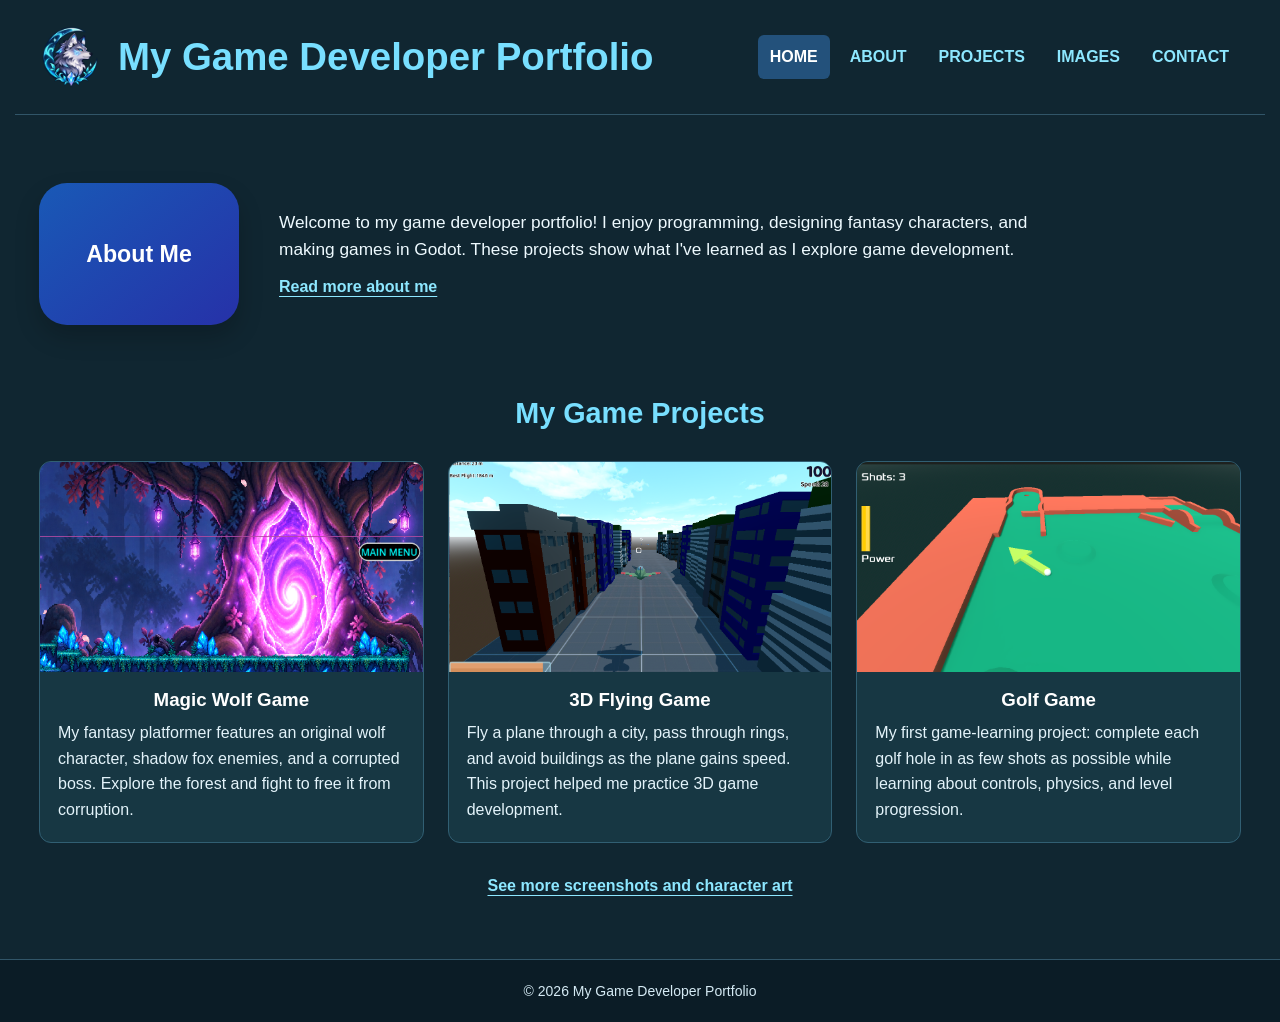
==== commit f1b5f96e: "Update index.html with site logo and structure changes Added a site logo to the header and updated t" ====
--- a/index.html
+++ b/index.html
@@ -17,8 +17,20 @@
     Skip to content
   </a>
 
-  <header class="portfolio-header">
-    <h1>My Game Developer Portfolio</h1>
+  
+<header class="portfolio-header">
+
+    <div class="site-brand">
+        <img
+            src="images/portfolio-logo.png"
+            alt="Moonlit wolf crystal emblem"
+            class="site-logo"
+            width="64"
+            height="64">
+
+        <h1>My Game Developer Portfolio</h1>
+    </div>
+
 
     <nav aria-label="Main navigation">
       <a href="index.html" aria-current="page">Home</a>
--- a/style.css
+++ b/style.css
@@ -609,3 +609,52 @@
         scroll-behavior: auto;
     }
 }
+
+/* Tools and Resources Section */
+
+.resources {
+    max-width: 850px;
+    margin: 50px auto;
+    padding: 25px;
+    background-color: #173743;
+    border: 1px solid #315f73;
+    border-radius: 12px;
+}
+
+.resources h2 {
+    color: #78dfff;
+    text-align: center;
+}
+
+.resources p {
+    color: #eefaff;
+    text-align: center;
+}
+
+.resources ul {
+    max-width: 650px;
+    margin: 20px auto;
+    padding-left: 30px;
+    text-align: left;
+    line-height: 2;
+}
+
+.resources li {
+    margin-bottom: 12px;
+    color: #eefaff;
+}
+
+.resources a {
+    color: #8de7ff;
+    font-weight: bold;
+    text-underline-offset: 4px;
+}
+
+.resources a:hover {
+    color: #ffffff;
+}
+
+.resources a:focus-visible {
+    outline: 2px solid #ffffff;
+    outline-offset: 4px;
+}
--- a/portfolio-updates.css
+++ b/portfolio-updates.css
@@ -0,0 +1,323 @@
+
+/* HOME AND IMAGE GALLERY STYLES */
+
+.portfolio-update {
+    margin: 0;
+    padding: 0;
+    background: #102631;
+    color: #eefaff;
+    font-family: Arial, Helvetica, sans-serif;
+    line-height: 1.6;
+    text-align: left;
+}
+
+.portfolio-update * {
+    box-sizing: border-box;
+}
+
+/* LINKS */
+
+.portfolio-update a {
+    color: #8de7ff;
+}
+
+.portfolio-update a:hover {
+    color: #ffffff;
+}
+
+.portfolio-update a:focus-visible {
+    outline: 3px solid #f7e9a0;
+    outline-offset: 4px;
+}
+
+/* ACCESSIBILITY */
+
+.portfolio-update .skip-link {
+    position: absolute;
+    top: -80px;
+    left: 12px;
+    padding: 10px 14px;
+    background: #ffffff;
+    color: #102631;
+    z-index: 10;
+}
+
+.portfolio-update .skip-link:focus {
+    top: 12px;
+    color: #102631;
+}
+
+/* HEADER AND NAVIGATION */
+
+.portfolio-update .portfolio-header {
+    max-width: 1250px;
+    margin: auto;
+    padding: 25px 24px;
+    display: flex;
+    justify-content: space-between;
+    align-items: center;
+    gap: 24px;
+    flex-wrap: wrap;
+    border-bottom: 1px solid #315568;
+    background: transparent;
+}
+
+.portfolio-update .portfolio-header h1 {
+    margin: 0;
+    color: #78dfff;
+    font-size: clamp(1.65rem, 3vw, 2.6rem);
+    line-height: 1.2;
+    text-align: left;
+}
+
+.portfolio-update .portfolio-header nav {
+    display: flex;
+    gap: 8px;
+    flex-wrap: wrap;
+}
+
+.portfolio-update .portfolio-header nav a {
+    display: inline-block;
+    padding: 9px 12px;
+    border-radius: 6px;
+    font-weight: bold;
+    text-decoration: none;
+}
+
+.portfolio-update .portfolio-header nav a[aria-current="page"] {
+    background: #23517b;
+    color: #ffffff;
+}
+
+/* MAIN CONTENT */
+
+.portfolio-update .portfolio-main {
+    max-width: 1250px;
+    margin: auto;
+    padding: 40px 24px 60px;
+}
+
+/* ABOUT ME */
+
+.portfolio-update .about-preview {
+    display: grid;
+    grid-template-columns: 200px 1fr;
+    gap: 40px;
+    align-items: center;
+    margin: 28px 0 70px;
+}
+
+.portfolio-update .about-tile {
+    background: linear-gradient(140deg, #1959b6, #2631a8);
+    color: #ffffff;
+    padding: 56px 20px;
+    text-align: center;
+    border-radius: 28px;
+    font-size: 1.45rem;
+    margin: 0;
+    box-shadow: 0 12px 25px #0003;
+}
+
+.portfolio-update .about-preview p {
+    margin: 0 0 10px;
+    font-size: 1.08rem;
+    max-width: 800px;
+}
+
+/* HEADINGS */
+
+.portfolio-update h2 {
+    color: #78dfff;
+}
+
+/* HOMEPAGE GAME CARDS */
+
+.portfolio-update .featured > h2 {
+    text-align: center;
+    margin-bottom: 28px;
+    font-size: 1.8rem;
+}
+
+.portfolio-update .game-grid {
+    display: grid;
+    grid-template-columns: repeat(3, minmax(0, 1fr));
+    gap: 24px;
+}
+
+.portfolio-update .game-card {
+    background: #173743;
+    border: 1px solid #315f73;
+    border-radius: 12px;
+    overflow: hidden;
+}
+
+.portfolio-update .game-card img {
+    width: 100%;
+    height: 210px;
+    object-fit: cover;
+    display: block;
+}
+
+.portfolio-update .game-card h3 {
+    color: #ffffff;
+    text-align: center;
+    padding: 0 14px;
+    margin: 16px 0 8px;
+}
+
+.portfolio-update .game-card p {
+    padding: 0 18px 20px;
+    margin: 0;
+    color: #e3f3fa;
+}
+
+.portfolio-update .gallery-link {
+    text-align: center;
+    margin: 30px 0 0;
+}
+
+.portfolio-update .text-link {
+    font-weight: bold;
+    text-underline-offset: 4px;
+}
+
+/* IMAGE GALLERY */
+
+.portfolio-update .gallery-heading {
+    text-align: center;
+    margin-bottom: 28px;
+}
+
+.portfolio-update .gallery-heading h2 {
+    font-size: 2rem;
+    margin: 0 0 10px;
+}
+
+.portfolio-update .gallery-heading p {
+    margin: 0 auto;
+    max-width: 680px;
+}
+
+.portfolio-update .category-heading {
+    margin: 35px 0 18px;
+    font-size: 1.45rem;
+}
+
+.portfolio-update .gallery-grid {
+    display: grid;
+    grid-template-columns: repeat(2, minmax(0, 1fr));
+    gap: 24px;
+}
+
+.portfolio-update .gallery-grid figure {
+    margin: 0;
+    background: #173743;
+    border: 1px solid #315f73;
+    border-radius: 12px;
+    overflow: hidden;
+}
+
+.portfolio-update .gallery-grid img {
+    display: block;
+    width: 100%;
+    height: 300px;
+    object-fit: contain;
+    background: #091b26;
+}
+
+.portfolio-update .gallery-grid figcaption {
+    padding: 12px 16px;
+    color: #eefaff;
+    font-weight: bold;
+    text-align: center;
+}
+
+/* FOOTER */
+
+.portfolio-update .portfolio-footer {
+    border-top: 1px solid #315568;
+    padding: 20px;
+    text-align: center;
+    color: #d5eaf4;
+    background: #0b1c26;
+}
+
+.portfolio-update .portfolio-footer p {
+    margin: 0;
+}
+
+/* TABLET SCREENS */
+
+@media (max-width: 820px) {
+
+    .portfolio-update .about-preview {
+        grid-template-columns: 1fr;
+        gap: 18px;
+    }
+
+    .portfolio-update .about-tile {
+        padding: 24px;
+    }
+
+    .portfolio-update .game-grid {
+        grid-template-columns: 1fr;
+    }
+
+    .portfolio-update .game-card img {
+        height: 260px;
+    }
+}
+
+/* PHONE SCREENS */
+
+@media (max-width: 640px) {
+
+    .portfolio-update .portfolio-header {
+        padding: 18px;
+    }
+
+    .portfolio-update .portfolio-main {
+        padding: 24px 16px;
+    }
+
+    .portfolio-update .gallery-grid {
+        grid-template-columns: 1fr;
+    }
+
+    .portfolio-update .gallery-grid img {
+        height: auto;
+        max-height: 360px;
+    }
+
+    .portfolio-update .game-card img {
+        height: 200px;
+    }
+}
+
+
+/* Website Logo */
+
+.portfolio-update .site-brand {
+    display: flex;
+    align-items: center;
+    gap: 15px;
+}
+
+.portfolio-update .site-logo {
+    width: 64px;
+    height: 64px;
+    object-fit: contain;
+    flex-shrink: 0;
+}
+
+@media (max-width: 640px) {
+    .portfolio-update .site-logo {
+        width: 48px;
+        height: 48px;
+    }
+
+    .portfolio-update .site-brand {
+        gap: 10px;
+    }
+}
+
